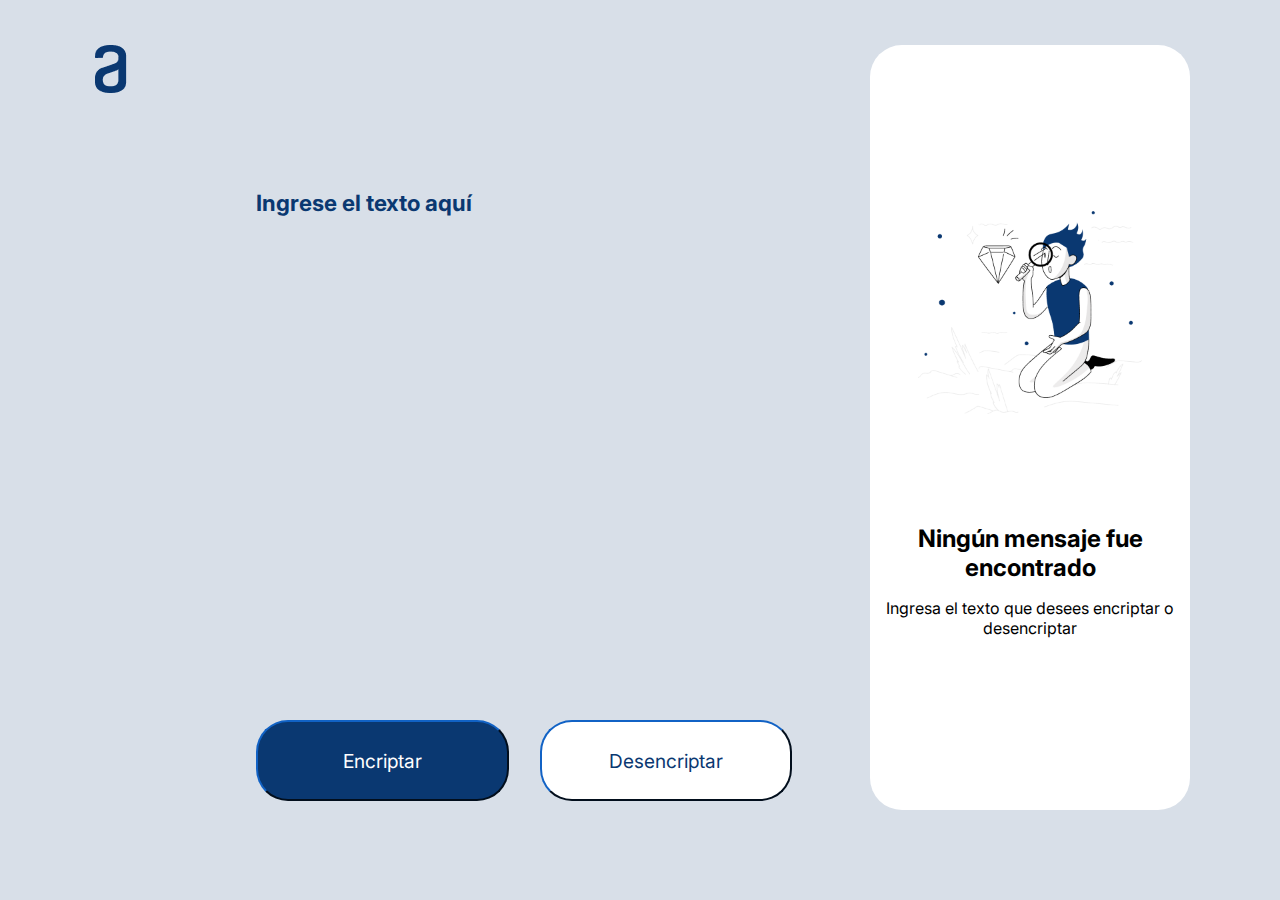
==== encriptador.html @ c1f5ec7d "Primera versión del encriptador" ====
<!DOCTYPE html>
<html lang="en">
<head>
    <meta charset="UTF-8">
    <title>Encriptador de texto</title>
    <link rel="preconnect" href="https://fonts.googleapis.com">
    <link rel="preconnect" href="https://fonts.gstatic.com" crossorigin>
    <link href="https://fonts.googleapis.com/css2?family=Inter&display=swap" rel="stylesheet">
    <link rel="stylesheet" href="styles.css">
</head>
<body>
    <header>
        <img src="assets/Logo.png" alt="Logo de Alura">
    </header>

    <section class="seccion-texto">
        <textarea class="texto-area" placeholder="Ingrese el texto" name="texto" id='texto' required></textarea>
        <label for="texto" class="texto-label">Ingrese el texto aquí</label>
    </section>

    <section class="seccion-botones">
        <button class="encriptar" type="button">Encriptar</button>
        <button class="desencriptar" type="button">Desencriptar</button>
    </section>
    <section class="seccion-copiar">
        <img src="assets/Muñeco.png" alt="Muñeco buscando contenido">
        <h1>Ningún mensaje fue encontrado</h1>
        <p>Ingresa el texto que desees encriptar o desencriptar</p>
    </section>
</body>
</html>
---- styles.css ----
body {
    background-color: #D8DFE8;
}

header {
    position: absolute;
    top: 5%;
    left: 4%;
}

/* ----- ----- ----- CAMPO DE TEXTO ----- ----- ----- */
.seccion-texto {
    position: absolute;
    top: 15%;
    left: 20%;
    height: 60%;
    width: 42%;
    overflow: hidden;
}

.texto-area {
    position: absolute;
    top: 5%;
    height: 95%;
    width: 100%;
    resize: none;
    border: 0;
    outline: 0;
    font-family: 'Inter', sans-serif;
    font-size: 1rem;
    color: #0A3871;
    padding: 5% 0;
    background: transparent;
}

.texto-area::placeholder {
    color: transparent;
}

.texto-area:placeholder-shown ~ .texto-label {
    font-family: 'Inter', sans-serif;
    font-size: 1.4rem;
    cursor: text;
    top: 10%;
}

.texto-label {
    position: absolute;
    font-family: 'Inter', sans-serif;
    font-weight: 700;
    top: 5.7%;
    display: block;
    transition: 0.2s;
    font-size: 1rem;
    color: #0A3871;
}

.texto-area:focus ~ .texto-label {
    position: absolute;
    top: 0;
    display: block;
    font-family: 'Inter', sans-serif;
    transition: 0.1s;
    font-size: 1rem;
    color: #0A3871;
    margin-top: 4%;
}

.texto-area:required,
.texto-area:invalid {
    box-shadow: none;
}

/* ----- ----- ----- BOTONES ----- ----- ----- */
.seccion-botones {
    position: absolute;
    top: 80%;
    left: 20%;
    height: 9%;
    width: 42%;
}

.seccion-botones button {
    height: 100%;
    width: 47%;
    font-family: 'Inter', sans-serif;
    font-size: 1.2rem;
    border-radius: 2rem;
    border-color: #0A3871;
    cursor: pointer;
    /*
    align-items: center;
    appearance: none;
    background-image: radial-gradient(100% 100% at 100% 0, #5adaff 0, #5468ff 100%);
    border: 0;
    box-shadow: rgba(45, 35, 66, .4) 0 2px 4px,rgba(45, 35, 66, .3) 0 7px 13px -3px,rgba(58, 65, 111, .5) 0 -3px 0 inset;
    box-sizing: border-box;

    cursor: pointer;
    display: inline-flex;

    justify-content: center;
    line-height: 1;
    list-style: none;
    overflow: hidden;
    padding-left: 32px;
    padding-right: 32px;
    position: relative;
    text-align: left;
    text-decoration: none;
    transition: box-shadow .15s,transform .15s;
    user-select: none;
    -webkit-user-select: none;
    touch-action: manipulation;
    white-space: nowrap;
    will-change: box-shadow,transform;
    font-size: 18px;
     */
}


.seccion-botones button:focus {
    box-shadow: #0A3871 0 0 0 1.5px inset, rgba(45, 35, 66, .4) 0 2px 4px, rgba(45, 35, 66, .3) 0 7px 13px -3px, #0A3871 0 -3px 0 inset;
}

.seccion-botones button:hover {
    box-shadow: rgba(45, 35, 66, .4) 0 4px 8px, rgba(45, 35, 66, .3) 0 7px 13px -3px, #0A3871 0 -3px 0 inset;
    transform: translateY(-2px);
}

.seccion-botones button:active {
    box-shadow: #0A3871 0 3px 7px inset;
    transform: translateY(2px);
}

.desencriptar {
    background-color: white;
    color: #0A3871;
}

.encriptar {
    margin-right: 5%;
    background-color: #0A3871;
    color: white;
}

/* ----- ----- ----- COPIAR TEXTO ----- ----- -----*/
.seccion-copiar {
    position: absolute;
    text-align: center;
    top: 5%;
    left: 68%;
    height: 85%;
    width: 25%;
    background-color: white;
    border-radius: 2rem;
}

.seccion-copiar img {
    width: 70%;
    height: 70%;
    object-fit: contain;
}

.seccion-copiar h1, p {
    position: relative;
    top: -10%;
    font-family: 'Inter', sans-serif;
}

.seccion-copiar h1 {
    font-size: 1.5em;
}

.seccion-copiar p {
    font-size: 1em;
}
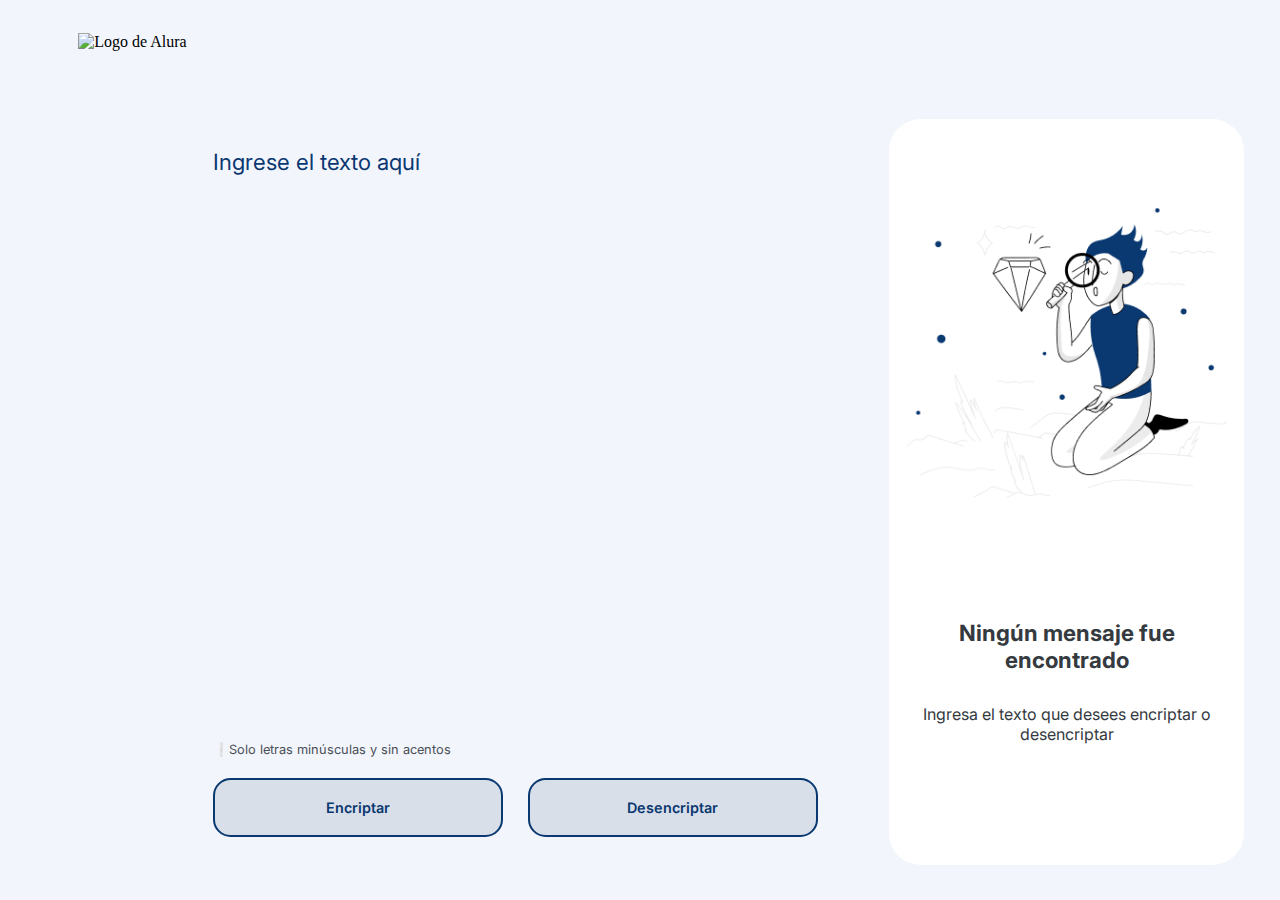
==== commit c23632d3: "Primera versión del encriptador" ====
--- a/encriptador.html
+++ b/encriptador.html
@@ -2,30 +2,41 @@
 <html lang="en">
 <head>
     <meta charset="UTF-8">
+    <meta name="viewport" content="width=device-width">
     <title>Encriptador de texto</title>
     <link rel="preconnect" href="https://fonts.googleapis.com">
     <link rel="preconnect" href="https://fonts.gstatic.com" crossorigin>
     <link href="https://fonts.googleapis.com/css2?family=Inter&display=swap" rel="stylesheet">
+    <link rel="stylesheet" href="https://fonts.googleapis.com/css2?family=Material+Symbols+Outlined:opsz,wght,FILL,GRAD@48,400,0,0" />
     <link rel="stylesheet" href="styles.css">
 </head>
+
 <body>
-    <header>
-        <img src="assets/Logo.png" alt="Logo de Alura">
-    </header>
-
+    <script src="script.js"></script>
+    <img class="logo" src="assets/Logo.jpg" alt="Logo de Alura">
     <section class="seccion-texto">
         <textarea class="texto-area" placeholder="Ingrese el texto" name="texto" id='texto' required></textarea>
         <label for="texto" class="texto-label">Ingrese el texto aquí</label>
     </section>
+    <p id="advertencia">&#x2755Solo letras minúsculas y sin acentos</p>
+    <section class="seccion-botones">
+        <button class="boton" id= "encriptar" type="button" onclick="prueba()">Encriptar</button>
+        <button class="boton" id= "desencriptar" type="button">Desencriptar</button>
+    </section>
 
-    <section class="seccion-botones">
-        <button class="encriptar" type="button">Encriptar</button>
-        <button class="desencriptar" type="button">Desencriptar</button>
+    <section class="seccion-copiar">
+        <label for="output-copiar"></label>
+        <textarea id="output-copiar" readonly></textarea>
+        <button class="boton" id="boton-copiar" type="button">
+            <span class="material-symbols-outlined">content_copy</span>
+        </button>
+        <img id="imagen-copiar" src="assets/Muñeco.png" alt="Muñeco buscando contenido">
+        <div id="mensaje-copiar">
+            <h1>Ningún mensaje fue encontrado</h1>
+            <p>Ingresa el texto que desees encriptar o desencriptar</p>
+        </div>
     </section>
-    <section class="seccion-copiar">
-        <img src="assets/Muñeco.png" alt="Muñeco buscando contenido">
-        <h1>Ningún mensaje fue encontrado</h1>
-        <p>Ingresa el texto que desees encriptar o desencriptar</p>
-    </section>
+
 </body>
+
 </html>--- a/styles.css
+++ b/styles.css
@@ -1,20 +1,22 @@
 body {
-    background-color: #D8DFE8;
-}
-
-header {
-    position: absolute;
-    top: 5%;
-    left: 4%;
+    background-color: #F3F5FC;
+}
+
+.logo {
+    position: relative;
+    margin-top: 2%;
+    left: 5.56%;
+    height: 4.69%;
+    width: 3.33%;
 }
 
 /* ----- ----- ----- CAMPO DE TEXTO ----- ----- ----- */
 .seccion-texto {
     position: absolute;
-    top: 15%;
-    left: 20%;
-    height: 60%;
-    width: 42%;
+    top: 10%;
+    left: 16.67%;
+    height: 63.96%;
+    width: 47.22%;
     overflow: hidden;
 }
 
@@ -40,6 +42,7 @@
 .texto-area:placeholder-shown ~ .texto-label {
     font-family: 'Inter', sans-serif;
     font-size: 1.4rem;
+    font-weight: normal;
     cursor: text;
     top: 10%;
 }
@@ -60,119 +63,314 @@
     top: 0;
     display: block;
     font-family: 'Inter', sans-serif;
+    font-weight: bold;
     transition: 0.1s;
     font-size: 1rem;
     color: #0A3871;
     margin-top: 4%;
 }
 
-.texto-area:required,
-.texto-area:invalid {
+/* ----- ----- ----- BOTONES ----- ----- ----- */
+#advertencia {
+    font-family: 'Inter', sans-serif;
+    font-size: 0.8rem;
+    color: #495057;
+    position: absolute;
+    top: 81%;
+    left: 16.67%;
+}
+.seccion-botones {
+    position: absolute;
+    top: 86.43%;
+    left: 16.67%;
+    height: 6.54%;
+    width: 47.22%;
+    text-align: center;
+    display: flex;
+    justify-content: center;
+    align-items: center;
+}
+
+.boton {
+    position: absolute;
+    height: 100%;
+    width: 48%;
+    font-family: 'Inter', sans-serif;
+    background-color: #D8DFE8;
+    border: 0.15rem solid #0A3871;
+    border-radius: 1.1rem;
+    color: #0A3871;
+    cursor: pointer;
+    font-size: 0.9rem;
+    font-weight: 600;
+    text-align: center;
+    transition: all 300ms cubic-bezier(.23, 1, 0.32, 1);
+}
+
+.boton:hover {
+    color: #D8DFE8;
+    background-color: #0A3871;
+    box-shadow: rgba(0, 0, 0, 0.25) 0 8px 15px;
+    transform: translateY(-2px);
+}
+
+.boton:active {
     box-shadow: none;
-}
-
-/* ----- ----- ----- BOTONES ----- ----- ----- */
-.seccion-botones {
-    position: absolute;
-    top: 80%;
-    left: 20%;
-    height: 9%;
-    width: 42%;
-}
-
-.seccion-botones button {
-    height: 100%;
-    width: 47%;
-    font-family: 'Inter', sans-serif;
-    font-size: 1.2rem;
+    transform: translateY(0);
+}
+
+#encriptar {
+    left: 0;
+}
+
+#desencriptar {
+    right: 0;
+}
+
+/* ----- ----- ----- COPIAR TEXTO ----- ----- ----- */
+.seccion-copiar {
+    position: absolute;
+    background-color: white;
+    text-align: center;
+    left: 69.44%;
+    top: 13.18%;
+    height: 82.91%;
+    width: 27.78%;
     border-radius: 2rem;
-    border-color: #0A3871;
-    cursor: pointer;
-    /*
-    align-items: center;
-    appearance: none;
-    background-image: radial-gradient(100% 100% at 100% 0, #5adaff 0, #5468ff 100%);
+}
+
+#output-copiar {
+    position: absolute;
+    top: 5%;
+    left: 5%;
+    height: 67%;
+    width: 90%;
+    resize: none;
     border: 0;
-    box-shadow: rgba(45, 35, 66, .4) 0 2px 4px,rgba(45, 35, 66, .3) 0 7px 13px -3px,rgba(58, 65, 111, .5) 0 -3px 0 inset;
-    box-sizing: border-box;
-
-    cursor: pointer;
-    display: inline-flex;
-
-    justify-content: center;
-    line-height: 1;
-    list-style: none;
-    overflow: hidden;
-    padding-left: 32px;
-    padding-right: 32px;
-    position: relative;
-    text-align: left;
-    text-decoration: none;
-    transition: box-shadow .15s,transform .15s;
-    user-select: none;
-    -webkit-user-select: none;
-    touch-action: manipulation;
-    white-space: nowrap;
-    will-change: box-shadow,transform;
-    font-size: 18px;
-     */
-}
-
-
-.seccion-botones button:focus {
-    box-shadow: #0A3871 0 0 0 1.5px inset, rgba(45, 35, 66, .4) 0 2px 4px, rgba(45, 35, 66, .3) 0 7px 13px -3px, #0A3871 0 -3px 0 inset;
-}
-
-.seccion-botones button:hover {
-    box-shadow: rgba(45, 35, 66, .4) 0 4px 8px, rgba(45, 35, 66, .3) 0 7px 13px -3px, #0A3871 0 -3px 0 inset;
-    transform: translateY(-2px);
-}
-
-.seccion-botones button:active {
-    box-shadow: #0A3871 0 3px 7px inset;
-    transform: translateY(2px);
-}
-
-.desencriptar {
-    background-color: white;
-    color: #0A3871;
-}
-
-.encriptar {
-    margin-right: 5%;
-    background-color: #0A3871;
-    color: white;
-}
-
-/* ----- ----- ----- COPIAR TEXTO ----- ----- -----*/
-.seccion-copiar {
-    position: absolute;
-    text-align: center;
-    top: 5%;
-    left: 68%;
-    height: 85%;
-    width: 25%;
-    background-color: white;
-    border-radius: 2rem;
+    outline: 0;
+    font-family: 'Inter', sans-serif;
+    font-size: 1rem;
+    color: #0A3871;
+    text-align: justify;
+    background: transparent;
+    display: none;
+}
+
+#boton-copiar {
+    display: none;
+    position: absolute;
+    bottom: 4%;
+    left: 5%;
+    height: 8%;
+    width: 90%;
 }
 
 .seccion-copiar img {
-    width: 70%;
-    height: 70%;
-    object-fit: contain;
-}
-
-.seccion-copiar h1, p {
-    position: relative;
-    top: -10%;
-    font-family: 'Inter', sans-serif;
-}
-
-.seccion-copiar h1 {
-    font-size: 1.5em;
-}
-
-.seccion-copiar p {
-    font-size: 1em;
-}
-
+    position: absolute;
+    top: 12%;
+    left: 5%;
+    width: 90%;
+}
+
+#mensaje-copiar {
+    position: absolute;
+    color: #343A40;
+    font-family: 'Inter', sans-serif;
+    font-size: 0.7rem;
+    top: 65%;
+    left: 5%;
+    height: 25%;
+    width: 90%;
+}
+
+#mensaje-copiar h1 {
+    position: absolute;
+    font-size: 1.4rem;
+    top: 0;
+    left: 5%;
+    height: 40%;
+    width: 90%;
+}
+
+#mensaje-copiar p {
+    position: absolute;
+    font-size: 1rem;
+    top: 45%;
+    left: 5%;
+    height: 40%;
+    width: 90%;
+    bottom: 0;
+}
+
+
+@media screen and (width <= 768px) {
+    .logo {
+        margin-top: 7%;
+        height: 10%;
+        width: 7%;
+    }
+
+    .seccion-texto {
+        top: 20.44%;
+        left: 5.21%;
+        height: 42.59%;
+        width: 89.58%;
+    }
+
+    .texto-area {
+        font-size: 1.4rem;
+        padding: 7% 0;
+    }
+
+    .texto-label {
+        top: 6%;
+        font-size: 1.4rem;
+    }
+
+    .texto-area:focus ~ .texto-label {
+        top: 0;
+        font-size: 1.4rem;
+        margin-top: 4%;
+    }
+
+    .texto-area:placeholder-shown ~ .texto-label {
+        font-size: 1.8rem;
+    }
+
+    #advertencia {
+        font-size: 0.8rem;
+        top: 70%;
+        left: 5.21%;
+    }
+
+    .seccion-botones {
+        top: 74.11%;
+        left: 5.21%;
+        height: 5.71%;
+        width: 89.58%;
+    }
+
+    .boton {
+        font-size: 1.2rem;
+        border-radius: 1.5rem;
+        height: 100%;
+        width: 45%;
+    }
+
+    .seccion-copiar {
+        top: 85.26%;
+        left: 5.21%;
+        height: 11.33%;
+        width: 89.58%;
+    }
+
+    #output-copiar {
+        height: 55%;
+    }
+
+    #boton-copiar {
+        left: 35%;
+        height: 30%;
+        width: 30%;
+    }
+
+    .seccion-copiar img {
+        display: none;
+    }
+
+    #mensaje-copiar {
+        top: 5%;
+        left: 5%;
+        height: 90%;
+        width: 90%;
+        display: flex;
+        flex-direction: column;
+        justify-content: center;
+        align-items: center;
+    }
+}
+
+@media screen and (width <= 375px) {
+    .logo {
+        margin-top: 7%;
+        height: 5.14%;
+        width: 12.80%;
+    }
+
+    .seccion-texto {
+        top: 16.29%;
+        left: 4.27%;
+        height: 26.80%;
+        width: 91.47%;
+    }
+
+    .texto-area {
+        font-size: 1.4rem;
+        padding: 7% 0;
+    }
+
+    .texto-label {
+        top: 6%;
+        font-size: 1.4rem;
+    }
+
+    .texto-area:focus ~ .texto-label {
+        top: 0;
+        font-size: 1.4rem;
+        margin-top: 1%;
+    }
+
+    .texto-area:placeholder-shown ~ .texto-label {
+        font-size: 1.8rem;
+    }
+
+    #advertencia {
+        top: 47%;
+    }
+
+    .seccion-botones {
+        top: 51.98%;
+        left: 4.27%;
+        height: 16.93%;
+        width: 91.47%;
+    }
+    .boton {
+        font-size: 1.2rem;
+        border-radius: 1.5rem;
+        height: 45%;
+        width: 100%;
+    }
+
+    #encriptar {
+        top: 0;
+    }
+
+    #desencriptar {
+        bottom: 0;
+    }
+
+    .seccion-copiar {
+        top: 75.78%;
+        left: 4.27%;
+        height: 19.94%;
+        width: 89.58%;
+    }
+
+    #output-copiar {
+        height: 65%;
+    }
+
+    #boton-copiar {
+        height: 20%;
+    }
+     #mensaje-copiar {
+         top: 10%;
+         left: 5%;
+         height: 80%;
+         width: 90%;
+     }
+
+    .seccion-copiar img {
+        display: none;
+    }
+}